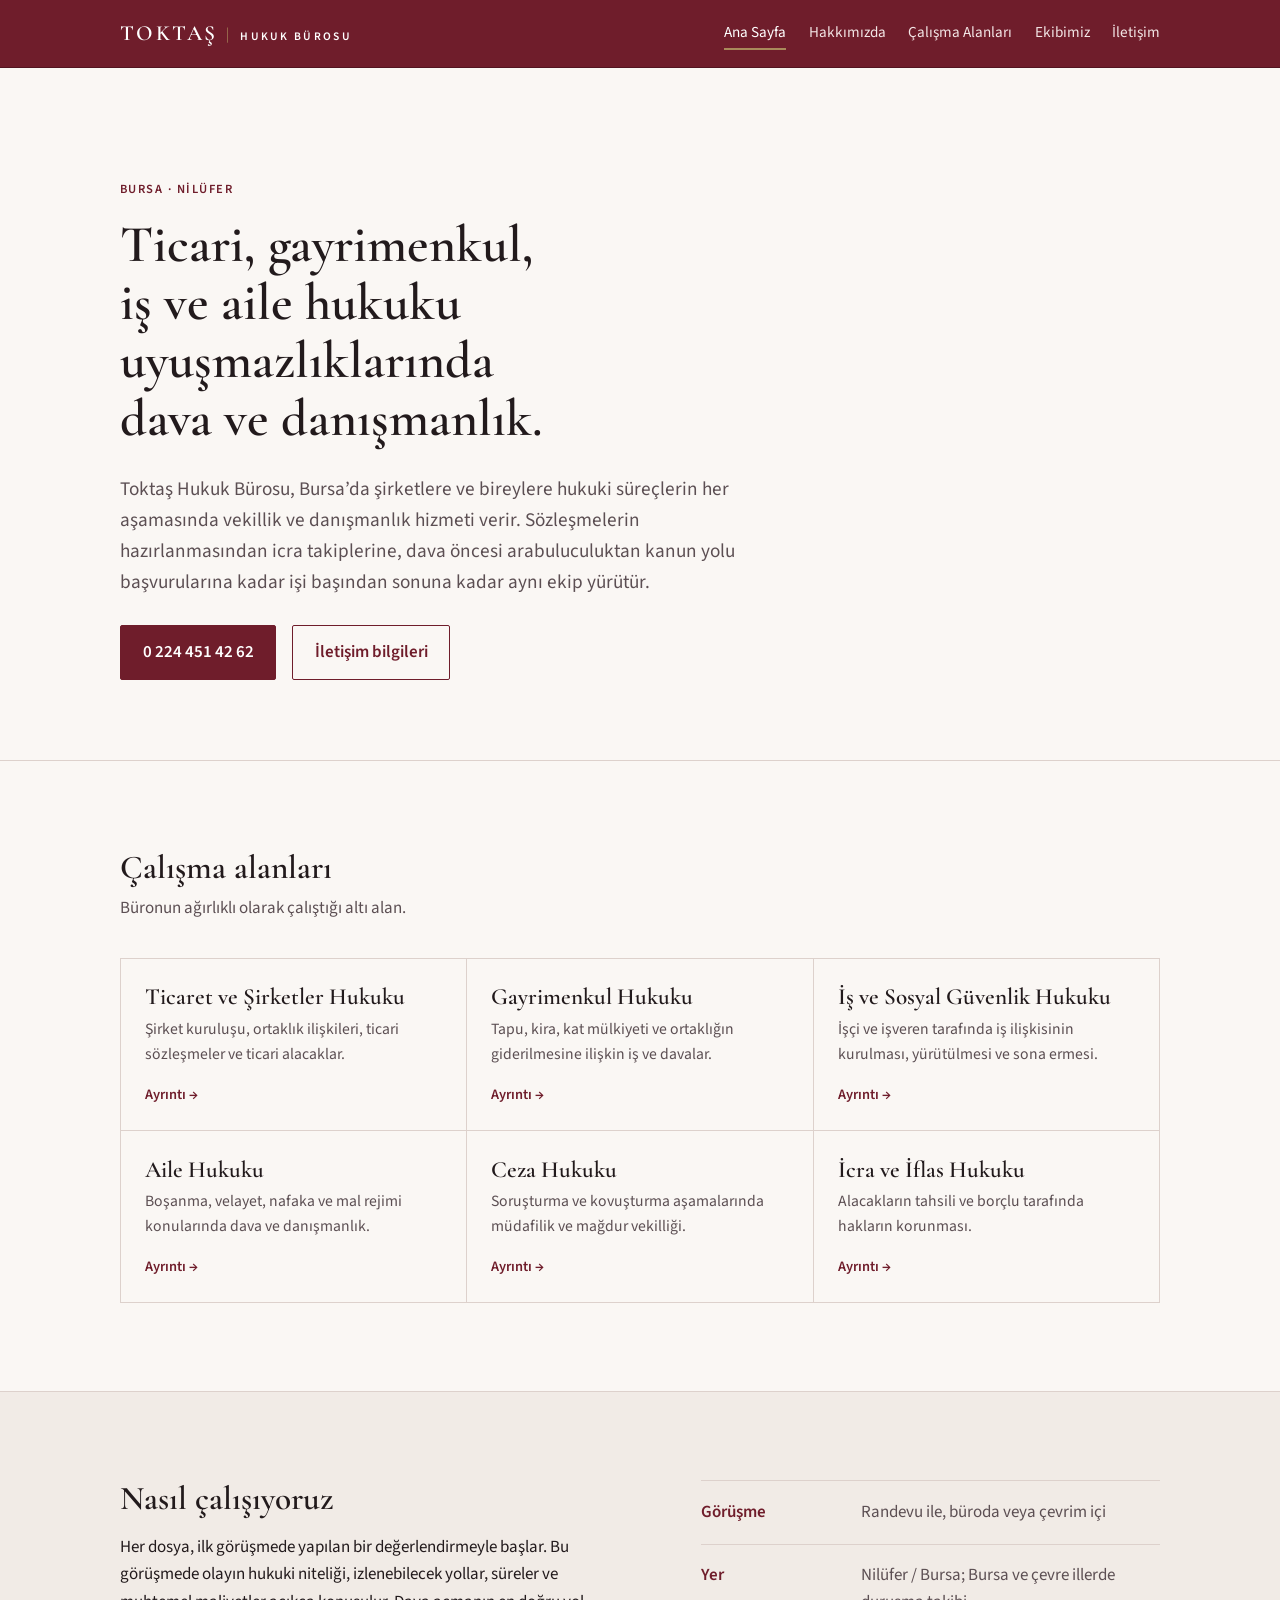
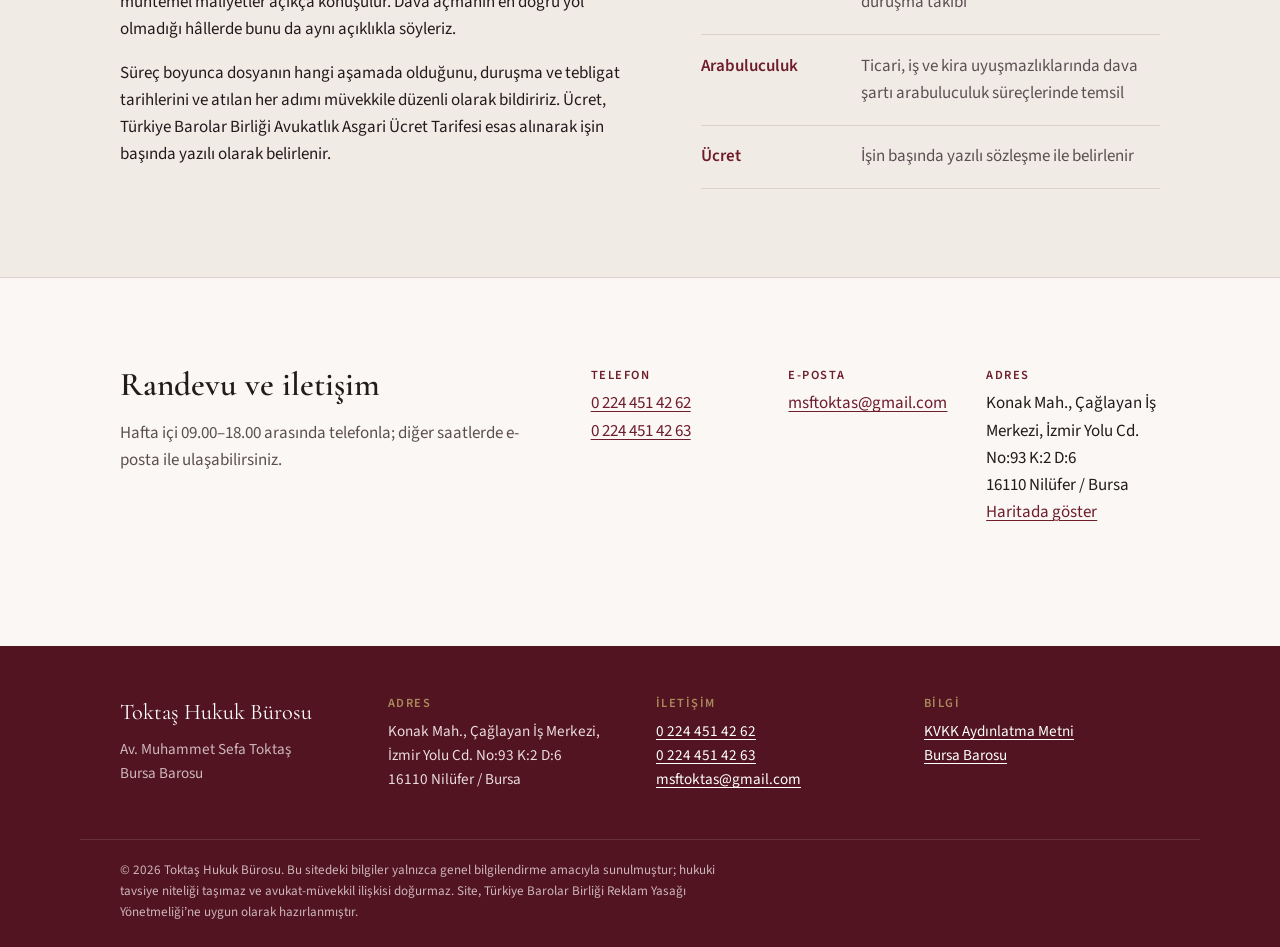
==== index.html @ f0a7d5ff "Statik site ilk yayın (GitHub Pages) Co-Authored-By: Claude Fable 5.1 <noreply@anthropic.com> Claude" ====
<!DOCTYPE html>
<html lang="tr">
<head>
<meta charset="utf-8">
<meta name="viewport" content="width=device-width, initial-scale=1">
<title>Toktaş Hukuk Bürosu | Bursa</title>
<meta name="description" content="Toktaş Hukuk Bürosu, Bursa Nilüfer’de ticaret, gayrimenkul, iş, aile, ceza ve icra-iflas hukuku alanlarında dava ve danışmanlık hizmeti verir.">
<link rel="canonical" href="https://toktas.av.tr/">
<meta property="og:locale" content="tr_TR">
<meta property="og:site_name" content="Toktaş Hukuk Bürosu">
<meta property="og:title" content="Toktaş Hukuk Bürosu | Bursa">
<meta property="og:description" content="Toktaş Hukuk Bürosu, Bursa Nilüfer’de ticaret, gayrimenkul, iş, aile, ceza ve icra-iflas hukuku alanlarında dava ve danışmanlık hizmeti verir.">
<meta property="og:url" content="https://toktas.av.tr/">
<meta property="og:type" content="website">
<meta name="theme-color" content="#6f1d2b">
<link rel="icon" href="favicon.svg" type="image/svg+xml">
<link rel="preconnect" href="https://fonts.googleapis.com">
<link rel="preconnect" href="https://fonts.gstatic.com" crossorigin>
<link rel="stylesheet" href="https://fonts.googleapis.com/css2?family=Cormorant+Garamond:ital,wght@0,500;0,600;1,500&family=Source+Sans+3:ital,wght@0,400;0,600;1,400&display=swap">
<link rel="stylesheet" href="style.css">

</head>
<body>
<a class="skip" href="#icerik">İçeriğe geç</a>
<header class="site-header">
  <div class="wrap bar">
    <a class="brand" href="index.html" aria-label="Toktaş Hukuk Bürosu ana sayfa">
      <span class="brand-name">TOKTAŞ</span><span class="brand-sep" aria-hidden="true">|</span><span class="brand-sub">HUKUK BÜROSU</span>
    </a>
    <nav class="nav" aria-label="Ana menü"><a href="index.html" aria-current="page">Ana Sayfa</a><a href="hakkimizda.html">Hakkımızda</a><a href="calisma-alanlari.html">Çalışma Alanları</a><a href="ekibimiz.html">Ekibimiz</a><a href="iletisim.html">İletişim</a></nav>
  </div>
</header>
<main id="icerik">

<section class="hero">
  <div class="wrap">
    <p class="eyebrow">Bursa · Nilüfer</p>
    <h1>Ticari, gayrimenkul, iş ve aile hukuku uyuşmazlıklarında dava ve danışmanlık.</h1>
    <p class="lede">Toktaş Hukuk Bürosu, Bursa’da şirketlere ve bireylere hukuki süreçlerin her aşamasında vekillik ve danışmanlık hizmeti verir. Sözleşmelerin hazırlanmasından icra takiplerine, dava öncesi arabuluculuktan kanun yolu başvurularına kadar işi başından sonuna kadar aynı ekip yürütür.</p>
    <div class="cta-row">
      <a class="btn btn-primary" href="tel:+902244514262">0 224 451 42 62</a>
      <a class="btn btn-ghost" href="iletisim.html">İletişim bilgileri</a>
    </div>
  </div>
</section>

<section class="section">
  <div class="wrap">
    <div class="section-head">
      <h2>Çalışma alanları</h2>
      <p class="muted">Büronun ağırlıklı olarak çalıştığı altı alan.</p>
    </div>
    <div class="area-grid">
      <a class="area" href="calisma-alanlari.html#ticaret-hukuku">
        <h3>Ticaret ve Şirketler Hukuku</h3>
        <p>Şirket kuruluşu, ortaklık ilişkileri, ticari sözleşmeler ve ticari alacaklar.</p>
        <span class="more">Ayrıntı <span aria-hidden="true">→</span></span>
      </a>
      <a class="area" href="calisma-alanlari.html#gayrimenkul-hukuku">
        <h3>Gayrimenkul Hukuku</h3>
        <p>Tapu, kira, kat mülkiyeti ve ortaklığın giderilmesine ilişkin iş ve davalar.</p>
        <span class="more">Ayrıntı <span aria-hidden="true">→</span></span>
      </a>
      <a class="area" href="calisma-alanlari.html#is-hukuku">
        <h3>İş ve Sosyal Güvenlik Hukuku</h3>
        <p>İşçi ve işveren tarafında iş ilişkisinin kurulması, yürütülmesi ve sona ermesi.</p>
        <span class="more">Ayrıntı <span aria-hidden="true">→</span></span>
      </a>
      <a class="area" href="calisma-alanlari.html#aile-hukuku">
        <h3>Aile Hukuku</h3>
        <p>Boşanma, velayet, nafaka ve mal rejimi konularında dava ve danışmanlık.</p>
        <span class="more">Ayrıntı <span aria-hidden="true">→</span></span>
      </a>
      <a class="area" href="calisma-alanlari.html#ceza-hukuku">
        <h3>Ceza Hukuku</h3>
        <p>Soruşturma ve kovuşturma aşamalarında müdafilik ve mağdur vekilliği.</p>
        <span class="more">Ayrıntı <span aria-hidden="true">→</span></span>
      </a>
      <a class="area" href="calisma-alanlari.html#icra-iflas-hukuku">
        <h3>İcra ve İflas Hukuku</h3>
        <p>Alacakların tahsili ve borçlu tarafında hakların korunması.</p>
        <span class="more">Ayrıntı <span aria-hidden="true">→</span></span>
      </a></div>
  </div>
</section>

<section class="section section-tint">
  <div class="wrap two-col">
    <div>
      <h2>Nasıl çalışıyoruz</h2>
      <p>Her dosya, ilk görüşmede yapılan bir değerlendirmeyle başlar. Bu görüşmede olayın hukuki niteliği, izlenebilecek yollar, süreler ve muhtemel maliyetler açıkça konuşulur. Dava açmanın en doğru yol olmadığı hâllerde bunu da aynı açıklıkla söyleriz.</p>
      <p>Süreç boyunca dosyanın hangi aşamada olduğunu, duruşma ve tebligat tarihlerini ve atılan her adımı müvekkile düzenli olarak bildiririz. Ücret, Türkiye Barolar Birliği Avukatlık Asgari Ücret Tarifesi esas alınarak işin başında yazılı olarak belirlenir.</p>
    </div>
    <dl class="facts">
      <div><dt>Görüşme</dt><dd>Randevu ile, büroda veya çevrim içi</dd></div>
      <div><dt>Yer</dt><dd>Nilüfer / Bursa; Bursa ve çevre illerde duruşma takibi</dd></div>
      <div><dt>Arabuluculuk</dt><dd>Ticari, iş ve kira uyuşmazlıklarında dava şartı arabuluculuk süreçlerinde temsil</dd></div>
      <div><dt>Ücret</dt><dd>İşin başında yazılı sözleşme ile belirlenir</dd></div>
    </dl>
  </div>
</section>

<section class="section">
  <div class="wrap contact-strip">
    <div>
      <h2>Randevu ve iletişim</h2>
      <p class="muted">Hafta içi 09.00–18.00 arasında telefonla; diğer saatlerde e-posta ile ulaşabilirsiniz.</p>
    </div>
    <div class="contact-cols">
      <p><span class="label">Telefon</span><a href="tel:+902244514262">0 224 451 42 62</a><a href="tel:+902244514263">0 224 451 42 63</a></p>
      <p><span class="label">E-posta</span><a href="mailto:msftoktas@gmail.com">msftoktas@gmail.com</a></p>
      <p><span class="label">Adres</span>Konak Mah., Çağlayan İş Merkezi, İzmir Yolu Cd. No:93 K:2 D:6<br>16110 Nilüfer / Bursa<br><a href="https://www.google.com/maps/search/?api=1&query=Çağlayan+İş+Merkezi+İzmir+Yolu+Cd.+No:93+Nilüfer+Bursa" target="_blank" rel="noopener">Haritada göster</a></p>
    </div>
  </div>
</section>
</main>
<footer class="site-footer">
  <div class="wrap foot-grid">
    <div>
      <p class="foot-brand">Toktaş Hukuk Bürosu</p>
      <p class="muted">Av. Muhammet Sefa Toktaş<br>Bursa Barosu</p>
    </div>
    <div>
      <p class="label">Adres</p>
      <p>Konak Mah., Çağlayan İş Merkezi, İzmir Yolu Cd. No:93 K:2 D:6<br>16110 Nilüfer / Bursa</p>
    </div>
    <div>
      <p class="label">İletişim</p>
      <p><a href="tel:+902244514262">0 224 451 42 62</a><br><a href="tel:+902244514263">0 224 451 42 63</a><br><a href="mailto:msftoktas@gmail.com">msftoktas@gmail.com</a></p>
    </div>
    <div>
      <p class="label">Bilgi</p>
      <p><a href="kvkk.html">KVKK Aydınlatma Metni</a><br><a href="https://www.bursabarosu.org.tr" rel="noopener" target="_blank">Bursa Barosu</a></p>
    </div>
  </div>
  <div class="wrap foot-note">
    <p>© 2026 Toktaş Hukuk Bürosu. Bu sitedeki bilgiler yalnızca genel bilgilendirme amacıyla sunulmuştur; hukuki tavsiye niteliği taşımaz ve avukat-müvekkil ilişkisi doğurmaz. Site, Türkiye Barolar Birliği Reklam Yasağı Yönetmeliği’ne uygun olarak hazırlanmıştır.</p>
  </div>
</footer>
</body>
</html>
---- style.css ----
/* Toktaş Hukuk Bürosu — site stili
   Renkler: bordo (#6f1d2b) mevcut kimlikten; kâğıt tonu ve nötrler bordoya doğru hafif ısıtılmış. */
:root {
  --paper: #faf7f4;
  --paper-2: #f1ebe6;
  --ink: #221a1c;
  --ink-2: #5c4f53;
  --line: #ddd1cc;
  --wine: #6f1d2b;
  --wine-deep: #521420;
  --brass: #a98a5b;
  --max: 1120px;
  --gutter: clamp(16px, 4vw, 40px);
  --serif: "Cormorant Garamond", "Iowan Old Style", "Palatino Linotype", Georgia, serif;
  --sans: "Source Sans 3", "Segoe UI", Roboto, Helvetica, Arial, sans-serif;
  color-scheme: light;
}

*, *::before, *::after { box-sizing: border-box; }
html { -webkit-text-size-adjust: 100%; scroll-behavior: smooth; }
@media (prefers-reduced-motion: reduce) { html { scroll-behavior: auto; } }
body {
  margin: 0;
  background: var(--paper);
  color: var(--ink);
  font-family: var(--sans);
  font-size: 1.0625rem;
  line-height: 1.6;
}
img { max-width: 100%; height: auto; display: block; }
a { color: var(--wine); text-decoration-thickness: 1px; text-underline-offset: 3px; }
a:hover { color: var(--wine-deep); }
:focus-visible { outline: 2px solid var(--wine); outline-offset: 3px; }
h1, h2, h3 { font-family: var(--serif); font-weight: 600; line-height: 1.12; margin: 0 0 .5em; text-wrap: balance; color: var(--ink); }
h1 { font-size: clamp(2rem, 4.2vw, 3.25rem); }
h2 { font-size: clamp(1.6rem, 2.6vw, 2.15rem); }
h3 { font-size: 1.45rem; }
p { margin: 0 0 1em; }
.wrap { max-width: var(--max); margin-inline: auto; padding-inline: var(--gutter); }
.muted { color: var(--ink-2); }
.label, .eyebrow {
  font-family: var(--sans); font-size: .78rem; font-weight: 600; letter-spacing: .12em; text-transform: uppercase; color: var(--wine);
}
.label { display: block; margin: 0 0 .35em; }
.eyebrow { margin: 0 0 1rem; }
.note { font-size: .95rem; color: var(--ink-2); border-left: 2px solid var(--brass); padding-left: 1rem; }

.skip { position: absolute; left: -999px; top: 8px; background: var(--wine); color: #fff; padding: .5rem .9rem; z-index: 100; }
.skip:focus { left: 8px; }

/* Üst bar */
.site-header { background: var(--wine); color: #fff; border-bottom: 1px solid var(--wine-deep); }
.bar { display: flex; flex-wrap: wrap; align-items: center; justify-content: space-between; gap: .75rem 2rem; padding-block: 1rem; }
.brand { display: inline-flex; align-items: baseline; gap: .55rem; color: #fff; text-decoration: none; font-family: var(--serif); letter-spacing: .14em; white-space: nowrap; }
.brand-name { font-size: 1.35rem; font-weight: 600; }
.brand-sep { color: var(--brass); font-weight: 400; }
.brand-sub { font-family: var(--sans); font-size: .72rem; font-weight: 600; letter-spacing: .2em; }
.nav { display: flex; flex-wrap: wrap; gap: .25rem 1.4rem; }
.nav a { color: #f3e6e6; text-decoration: none; font-size: .95rem; padding-block: .25rem; border-bottom: 2px solid transparent; }
.nav a:hover { color: #fff; }
.nav a[aria-current="page"] { color: #fff; border-bottom-color: var(--brass); }

/* Bölümler */
.section { padding-block: clamp(3rem, 7vw, 5.5rem); border-top: 1px solid var(--line); }
.section-tint { background: var(--paper-2); }
.section-head { margin-bottom: 2.25rem; max-width: 60ch; }
.section-head h2 { margin-bottom: .25em; }
.two-col { display: grid; grid-template-columns: minmax(0, 1.1fr) minmax(0, 1fr); gap: 2.5rem clamp(2rem, 6vw, 6rem); align-items: start; }
@media (max-width: 760px) { .two-col { grid-template-columns: 1fr; } }
.prose { max-width: 68ch; }
.prose h2 { margin-top: 2.2rem; font-size: 1.6rem; }
.legal p { font-size: 1rem; }

/* Giriş */
.hero { padding-block: clamp(3.5rem, 9vw, 7rem) clamp(3rem, 7vw, 5rem); }
.hero h1 { max-width: 22ch; }
.lede { font-size: clamp(1.1rem, 1.5vw, 1.25rem); max-width: 62ch; color: var(--ink-2); }
.lede-sm { font-size: 1.1rem; color: var(--ink-2); max-width: 46ch; }
.cta-row { display: flex; flex-wrap: wrap; gap: .75rem 1rem; margin-top: 1.75rem; }
.btn { display: inline-block; padding: .8rem 1.35rem; font-weight: 600; text-decoration: none; border: 1px solid var(--wine); border-radius: 2px; font-variant-numeric: tabular-nums; }
.btn-primary { background: var(--wine); color: #fff; }
.btn-primary:hover { background: var(--wine-deep); color: #fff; }
.btn-ghost { color: var(--wine); background: transparent; }
.btn-ghost:hover { background: rgba(111, 29, 43, .07); }

.page-head { padding-block: clamp(3rem, 7vw, 5rem) clamp(2rem, 5vw, 3.5rem); }
.page-head h1 { max-width: 26ch; }
.toc { display: flex; flex-wrap: wrap; gap: .5rem .75rem; margin-top: 1.5rem; }
.toc a { font-size: .92rem; text-decoration: none; border: 1px solid var(--line); padding: .35rem .8rem; border-radius: 999px; color: var(--ink); background: #fff; }
.toc a:hover { border-color: var(--wine); color: var(--wine); }

/* Çalışma alanları ızgarası */
.area-grid { display: grid; grid-template-columns: repeat(3, minmax(0, 1fr)); border-top: 1px solid var(--line); border-left: 1px solid var(--line); }
@media (max-width: 900px) { .area-grid { grid-template-columns: repeat(2, minmax(0, 1fr)); } }
@media (max-width: 560px) { .area-grid { grid-template-columns: 1fr; } }
.area { display: flex; flex-direction: column; gap: .4rem; padding: 1.6rem 1.5rem 1.5rem; border-right: 1px solid var(--line); border-bottom: 1px solid var(--line); text-decoration: none; color: var(--ink); background: var(--paper); transition: background .15s; }
.area:hover { background: #fff; }
.area h3 { margin: 0; }
.area p { margin: 0; color: var(--ink-2); font-size: .98rem; flex: 1; }
.area .more { color: var(--wine); font-size: .9rem; font-weight: 600; margin-top: .6rem; }

.area-detail { padding-block: clamp(2.5rem, 5vw, 4rem); border-top: 1px solid var(--line); scroll-margin-top: 1rem; }
.area-detail:nth-of-type(even) { background: var(--paper-2); }
.checklist { list-style: none; margin: 0; padding: 0; display: grid; gap: .7rem; }
.checklist li { padding-left: 1.4rem; position: relative; }
.checklist li::before { content: ""; position: absolute; left: 0; top: .72em; width: .6rem; height: 1px; background: var(--brass); }

/* Olgular listesi */
.facts { margin: 0; display: grid; gap: 1.1rem; border-top: 1px solid var(--line); padding-top: 1.1rem; }
.facts div { display: grid; grid-template-columns: 9rem 1fr; gap: 1rem; border-bottom: 1px solid var(--line); padding-bottom: 1.1rem; }
.facts dt { font-weight: 600; color: var(--wine); }
.facts dd { margin: 0; color: var(--ink-2); }
@media (max-width: 480px) { .facts div { grid-template-columns: 1fr; gap: .2rem; } }

/* İletişim */
.contact-strip { display: grid; grid-template-columns: minmax(0, 1fr) minmax(0, 1.4fr); gap: 2rem 4rem; align-items: start; }
@media (max-width: 760px) { .contact-strip { grid-template-columns: 1fr; } }
.contact-cols { display: grid; grid-template-columns: repeat(3, minmax(0, 1fr)); gap: 1.5rem; }
@media (max-width: 640px) { .contact-cols { grid-template-columns: 1fr; } }
.contact-cols p { margin: 0; }
.contact-cols a { display: block; font-variant-numeric: tabular-nums; }
.contact-block .label { margin-top: 1.6rem; }
.contact-block .label:first-child { margin-top: 0; }
.big { font-family: var(--serif); font-size: 1.6rem; line-height: 1.25; margin-bottom: .2em; font-variant-numeric: tabular-nums; }
.big a { text-decoration: none; }

/* Ekip */
.team-grid { display: grid; grid-template-columns: repeat(3, minmax(0, 1fr)); gap: 2.5rem 2rem; }
@media (max-width: 860px) { .team-grid { grid-template-columns: repeat(2, minmax(0, 1fr)); } }
@media (max-width: 520px) { .team-grid { grid-template-columns: 1fr; } }
.person img { aspect-ratio: 2 / 3; object-fit: cover; width: 100%; border-radius: 2px; filter: saturate(.9); margin-bottom: 1.1rem; background: var(--paper-2); }
.person h2 { font-size: 1.5rem; margin-bottom: .15em; }
.person .role { color: var(--wine); font-size: .9rem; font-weight: 600; letter-spacing: .04em; margin-bottom: .6rem; }
.person p { font-size: .98rem; color: var(--ink-2); }

/* Alt bilgi */
.site-footer { background: var(--wine-deep); color: #eadcdc; margin-top: 2rem; }
.site-footer a { color: #fff; }
.foot-grid { display: grid; grid-template-columns: repeat(4, minmax(0, 1fr)); gap: 2rem; padding-block: 3rem 2rem; font-size: .95rem; }
@media (max-width: 860px) { .foot-grid { grid-template-columns: repeat(2, minmax(0, 1fr)); } }
@media (max-width: 480px) { .foot-grid { grid-template-columns: 1fr; } }
.foot-brand { font-family: var(--serif); font-size: 1.4rem; color: #fff; margin-bottom: .3em; }
.site-footer .label { color: var(--brass); }
.site-footer .muted { color: #cdb7b9; }
.foot-note { border-top: 1px solid rgba(255,255,255,.12); padding-block: 1.25rem 1.5rem; font-size: .82rem; color: #cdb7b9; }
.foot-note p { margin: 0; max-width: 90ch; }
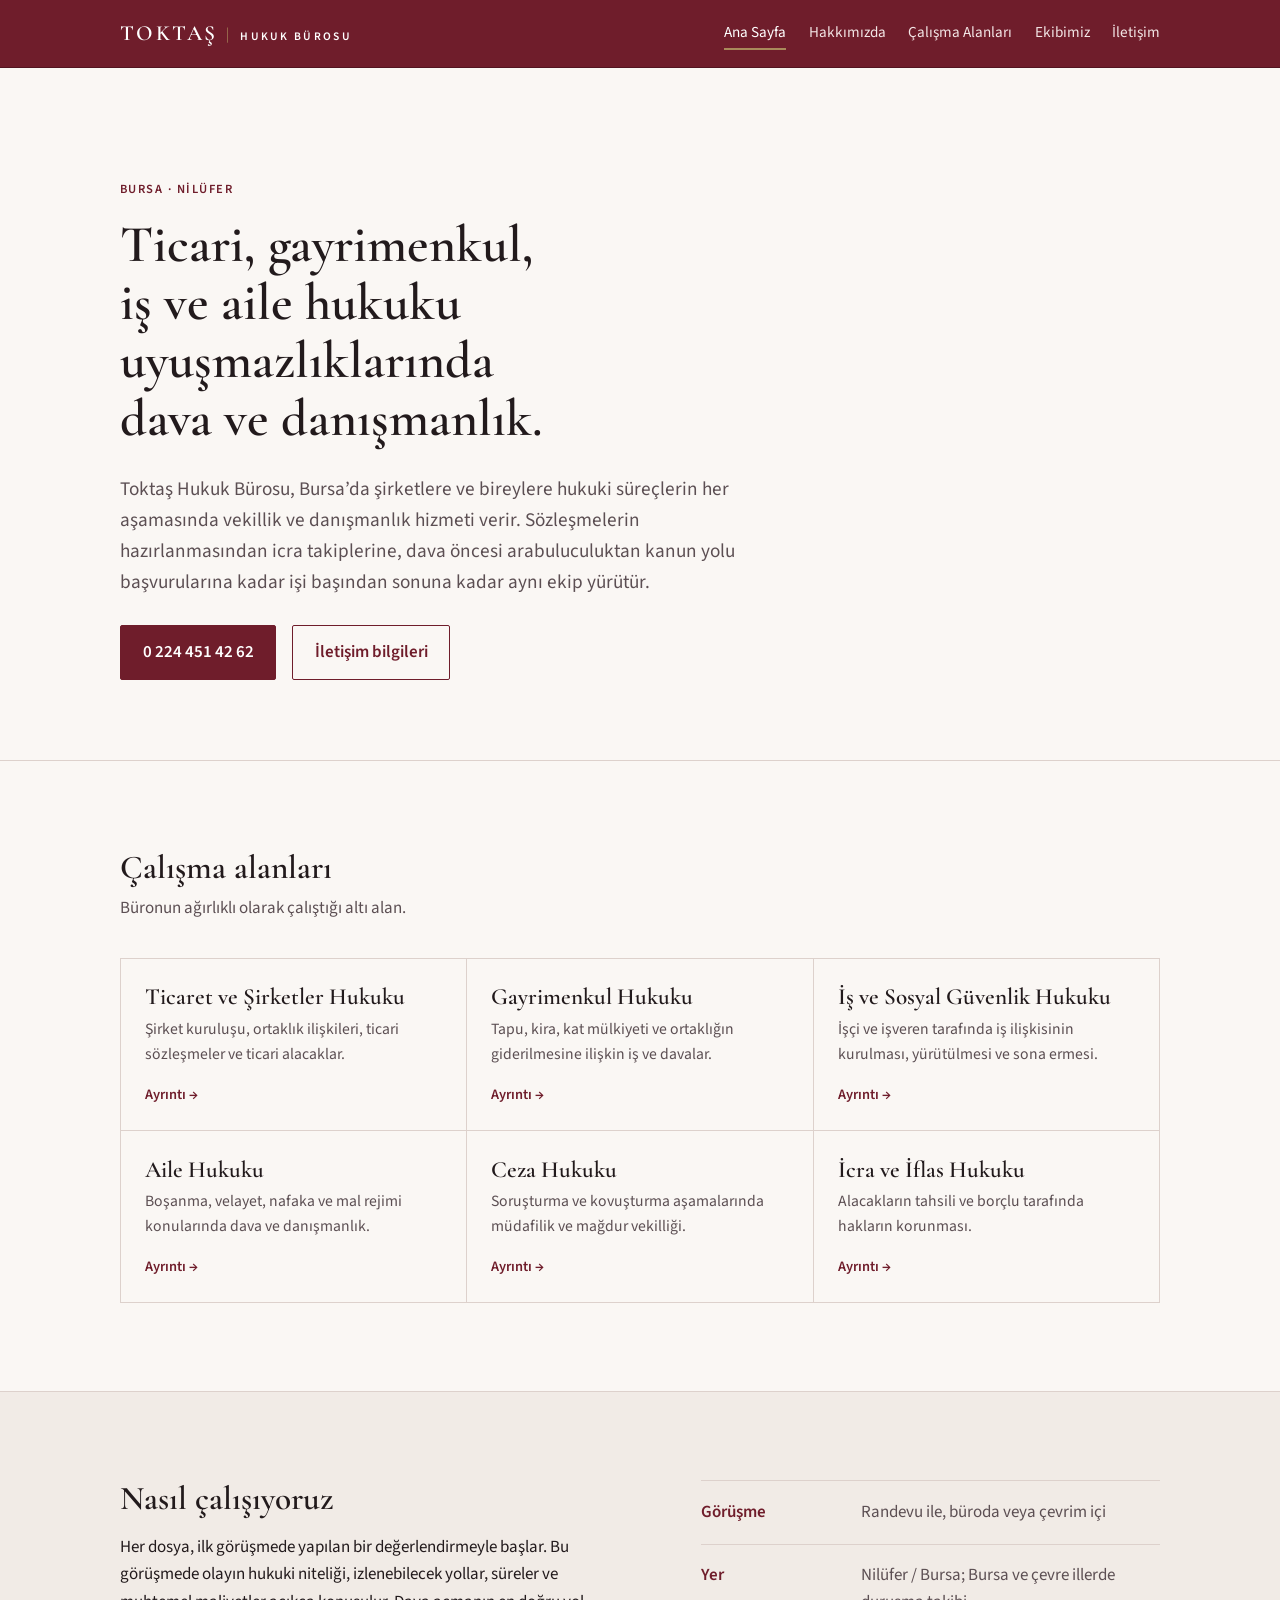
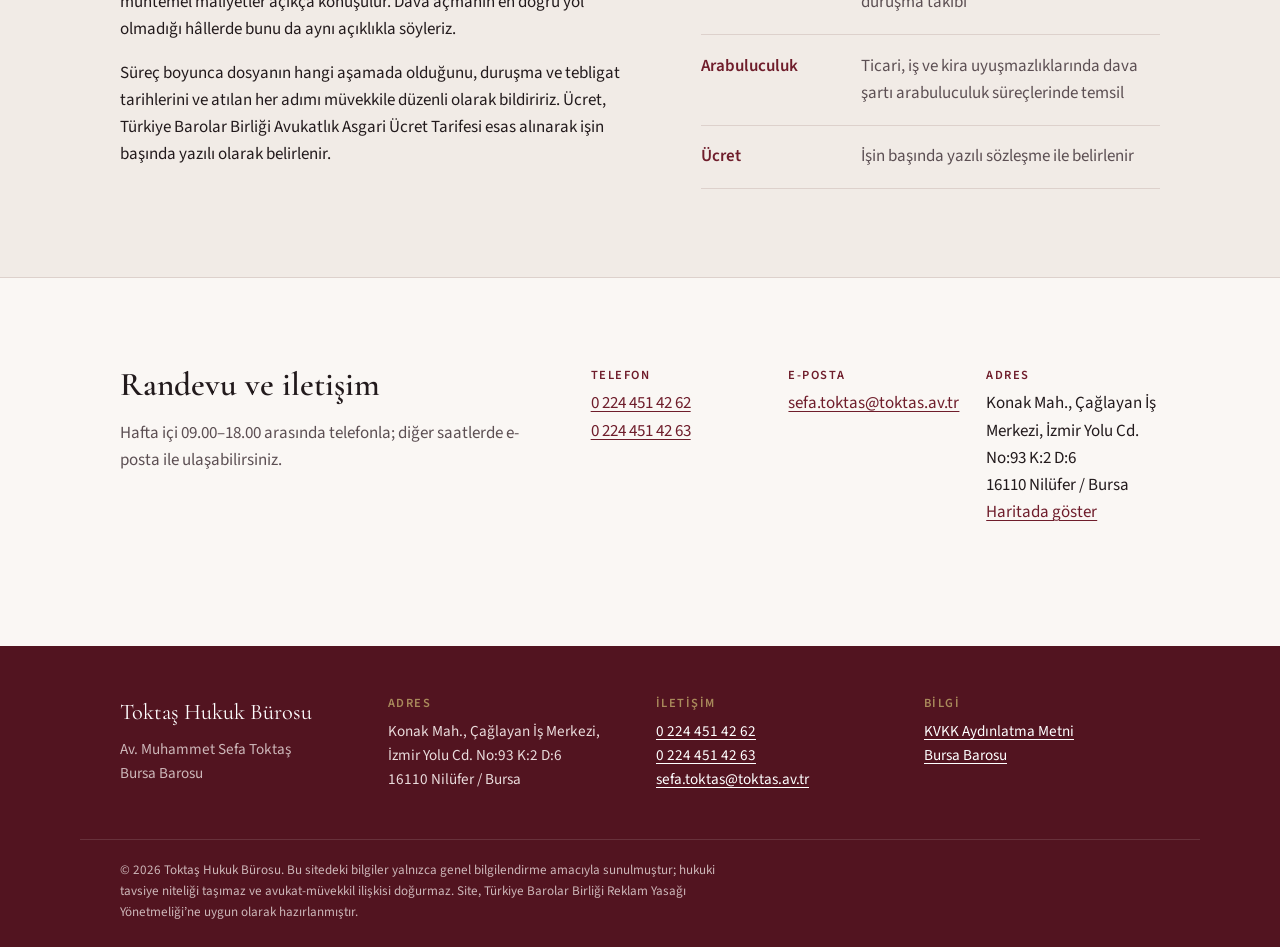
==== commit 322bc67c: "İletişim e-postası büro adresine güncellendi Co-Authored-By: Claude Fable 5.1 <noreply@anthropic.com" ====
--- a/index.html
+++ b/index.html
@@ -108,7 +108,7 @@
     </div>
     <div class="contact-cols">
       <p><span class="label">Telefon</span><a href="tel:+902244514262">0 224 451 42 62</a><a href="tel:+902244514263">0 224 451 42 63</a></p>
-      <p><span class="label">E-posta</span><a href="mailto:msftoktas@gmail.com">msftoktas@gmail.com</a></p>
+      <p><span class="label">E-posta</span><a href="mailto:sefa.toktas@toktas.av.tr">sefa.toktas@toktas.av.tr</a></p>
       <p><span class="label">Adres</span>Konak Mah., Çağlayan İş Merkezi, İzmir Yolu Cd. No:93 K:2 D:6<br>16110 Nilüfer / Bursa<br><a href="https://www.google.com/maps/search/?api=1&query=Çağlayan+İş+Merkezi+İzmir+Yolu+Cd.+No:93+Nilüfer+Bursa" target="_blank" rel="noopener">Haritada göster</a></p>
     </div>
   </div>
@@ -126,7 +126,7 @@
     </div>
     <div>
       <p class="label">İletişim</p>
-      <p><a href="tel:+902244514262">0 224 451 42 62</a><br><a href="tel:+902244514263">0 224 451 42 63</a><br><a href="mailto:msftoktas@gmail.com">msftoktas@gmail.com</a></p>
+      <p><a href="tel:+902244514262">0 224 451 42 62</a><br><a href="tel:+902244514263">0 224 451 42 63</a><br><a href="mailto:sefa.toktas@toktas.av.tr">sefa.toktas@toktas.av.tr</a></p>
     </div>
     <div>
       <p class="label">Bilgi</p>
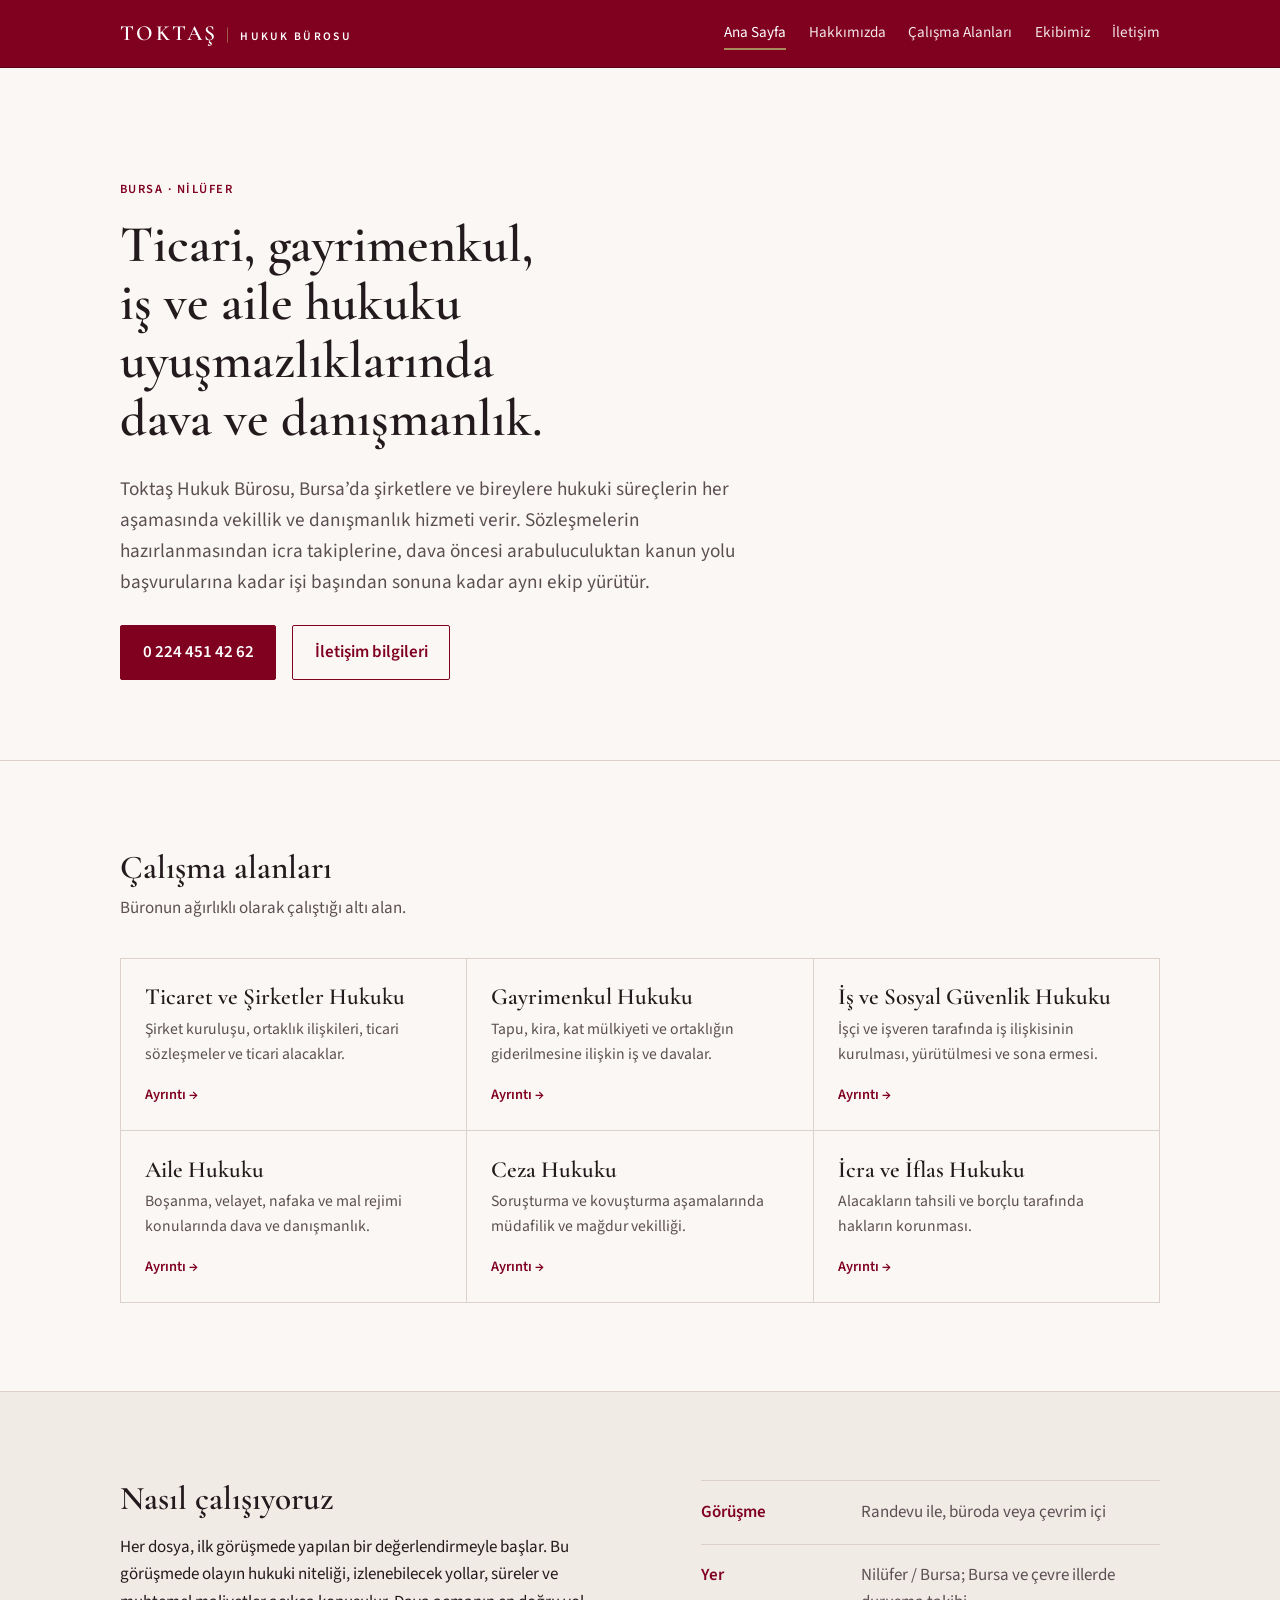
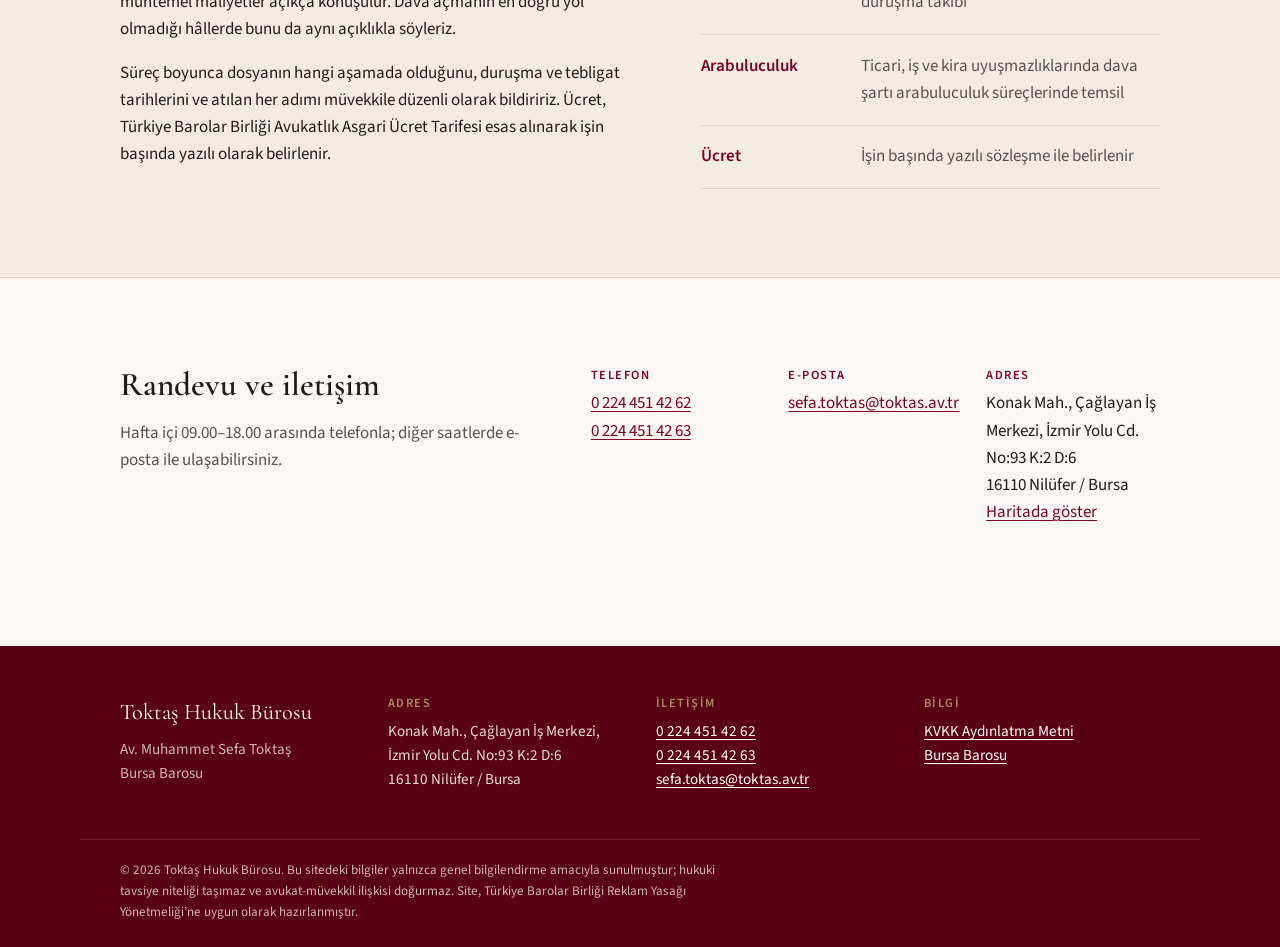
==== commit a43b02d3: "Tema rengi burgundy (#800020) yapıldı Co-Authored-By: Claude Fable 5.1 <noreply@anthropic.com> Claud" ====
--- a/index.html
+++ b/index.html
@@ -12,7 +12,7 @@
 <meta property="og:description" content="Toktaş Hukuk Bürosu, Bursa Nilüfer’de ticaret, gayrimenkul, iş, aile, ceza ve icra-iflas hukuku alanlarında dava ve danışmanlık hizmeti verir.">
 <meta property="og:url" content="https://toktas.av.tr/">
 <meta property="og:type" content="website">
-<meta name="theme-color" content="#6f1d2b">
+<meta name="theme-color" content="#800020">
 <link rel="icon" href="favicon.svg" type="image/svg+xml">
 <link rel="preconnect" href="https://fonts.googleapis.com">
 <link rel="preconnect" href="https://fonts.gstatic.com" crossorigin>
--- a/style.css
+++ b/style.css
@@ -1,13 +1,13 @@
 /* Toktaş Hukuk Bürosu — site stili
-   Renkler: bordo (#6f1d2b) mevcut kimlikten; kâğıt tonu ve nötrler bordoya doğru hafif ısıtılmış. */
+   Renkler: burgundy (#800020); kâğıt tonu ve nötrler bordoya doğru hafif ısıtılmış. */
 :root {
   --paper: #faf7f4;
   --paper-2: #f1ebe6;
   --ink: #221a1c;
   --ink-2: #5c4f53;
   --line: #ddd1cc;
-  --wine: #6f1d2b;
-  --wine-deep: #521420;
+  --wine: #800020;
+  --wine-deep: #5a0016;
   --brass: #a98a5b;
   --max: 1120px;
   --gutter: clamp(16px, 4vw, 40px);
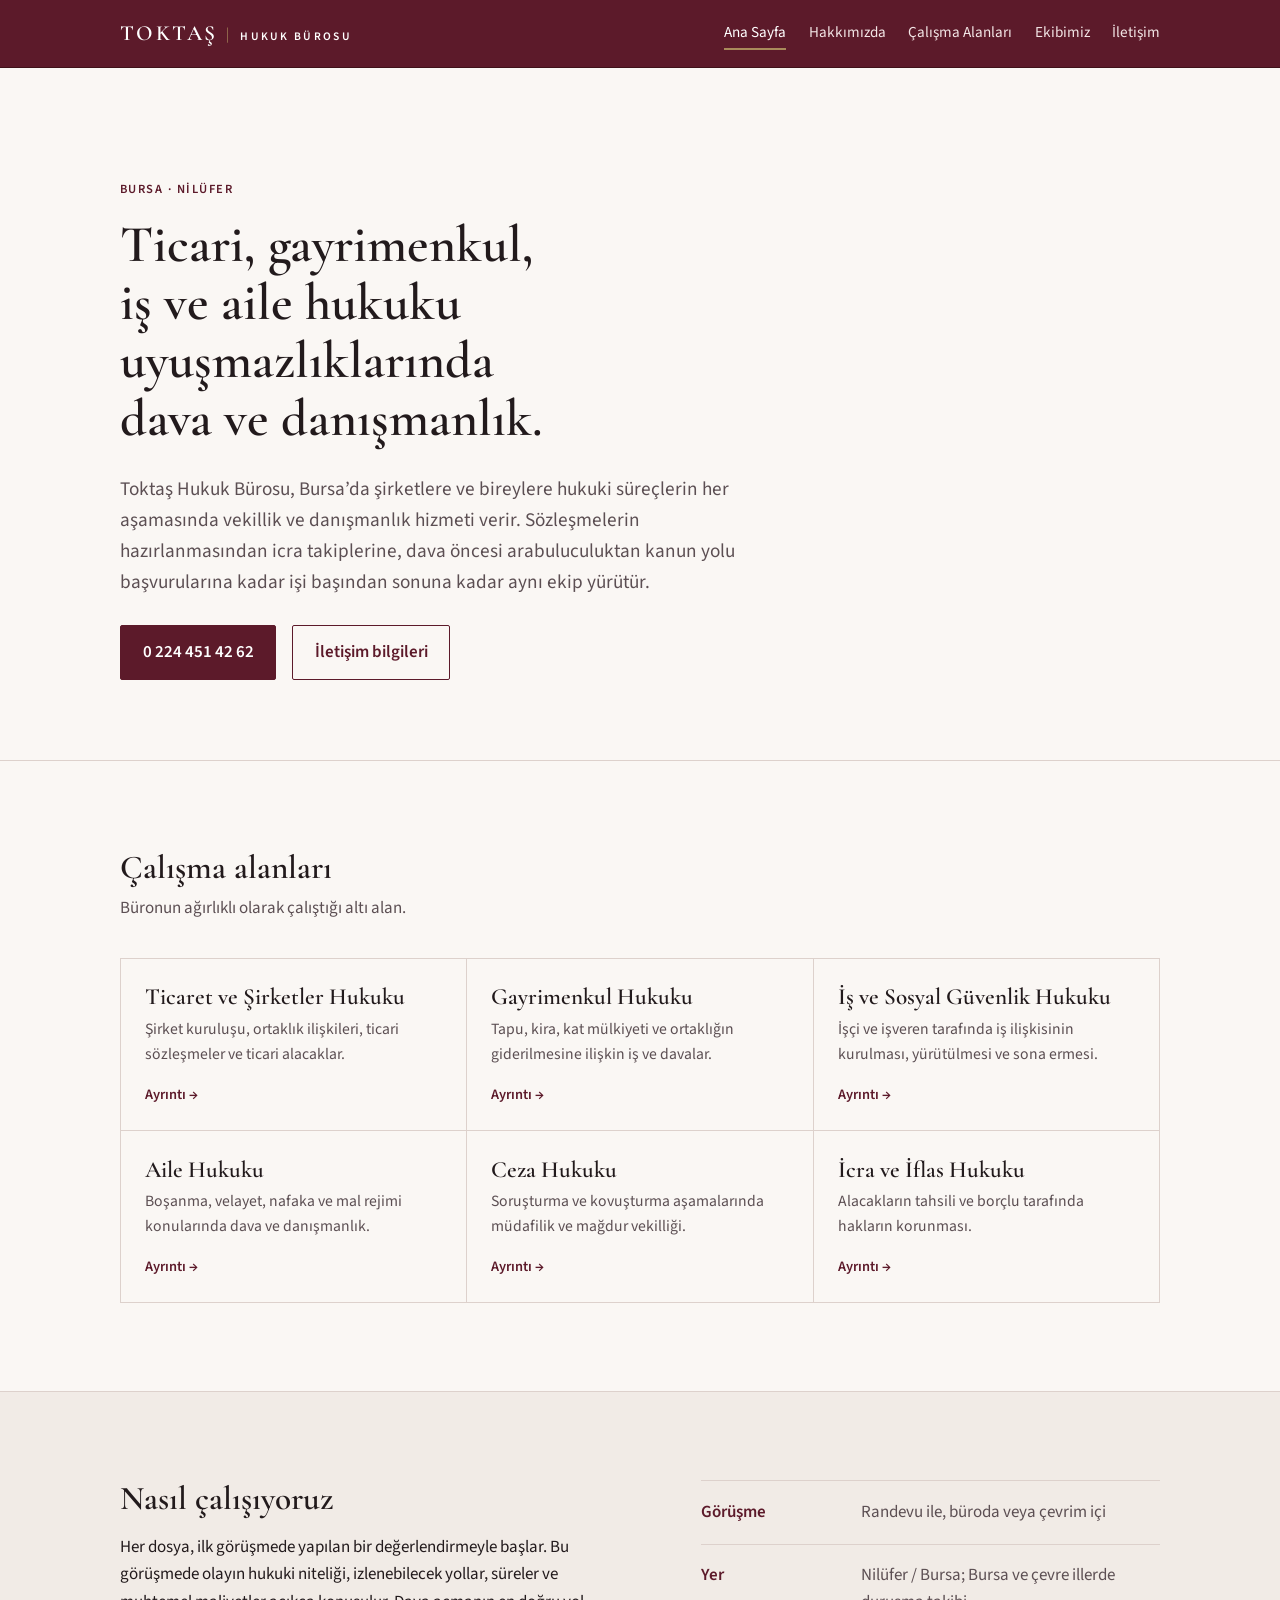
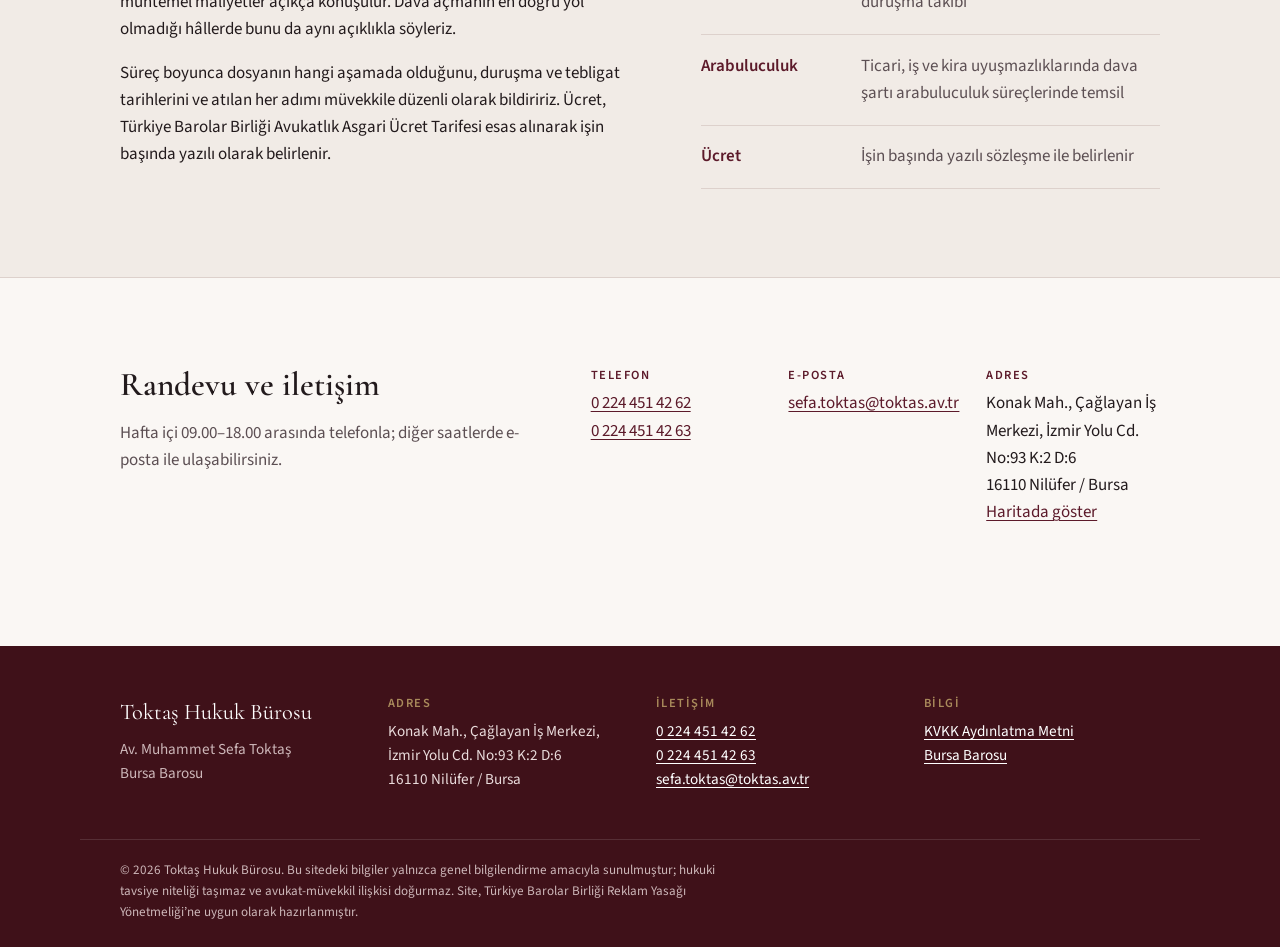
==== commit 3039cea2: "Tema rengi koyu burgundy (#5c1a2a) Co-Authored-By: Claude Fable 5.1 <noreply@anthropic.com> Claude-S" ====
--- a/index.html
+++ b/index.html
@@ -12,7 +12,7 @@
 <meta property="og:description" content="Toktaş Hukuk Bürosu, Bursa Nilüfer’de ticaret, gayrimenkul, iş, aile, ceza ve icra-iflas hukuku alanlarında dava ve danışmanlık hizmeti verir.">
 <meta property="og:url" content="https://toktas.av.tr/">
 <meta property="og:type" content="website">
-<meta name="theme-color" content="#800020">
+<meta name="theme-color" content="#5c1a2a">
 <link rel="icon" href="favicon.svg" type="image/svg+xml">
 <link rel="preconnect" href="https://fonts.googleapis.com">
 <link rel="preconnect" href="https://fonts.gstatic.com" crossorigin>
--- a/style.css
+++ b/style.css
@@ -1,13 +1,13 @@
 /* Toktaş Hukuk Bürosu — site stili
-   Renkler: burgundy (#800020); kâğıt tonu ve nötrler bordoya doğru hafif ısıtılmış. */
+   Renkler: burgundy (#5c1a2a); kâğıt tonu ve nötrler bordoya doğru hafif ısıtılmış. */
 :root {
   --paper: #faf7f4;
   --paper-2: #f1ebe6;
   --ink: #221a1c;
   --ink-2: #5c4f53;
   --line: #ddd1cc;
-  --wine: #800020;
-  --wine-deep: #5a0016;
+  --wine: #5c1a2a;
+  --wine-deep: #3f1119;
   --brass: #a98a5b;
   --max: 1120px;
   --gutter: clamp(16px, 4vw, 40px);
